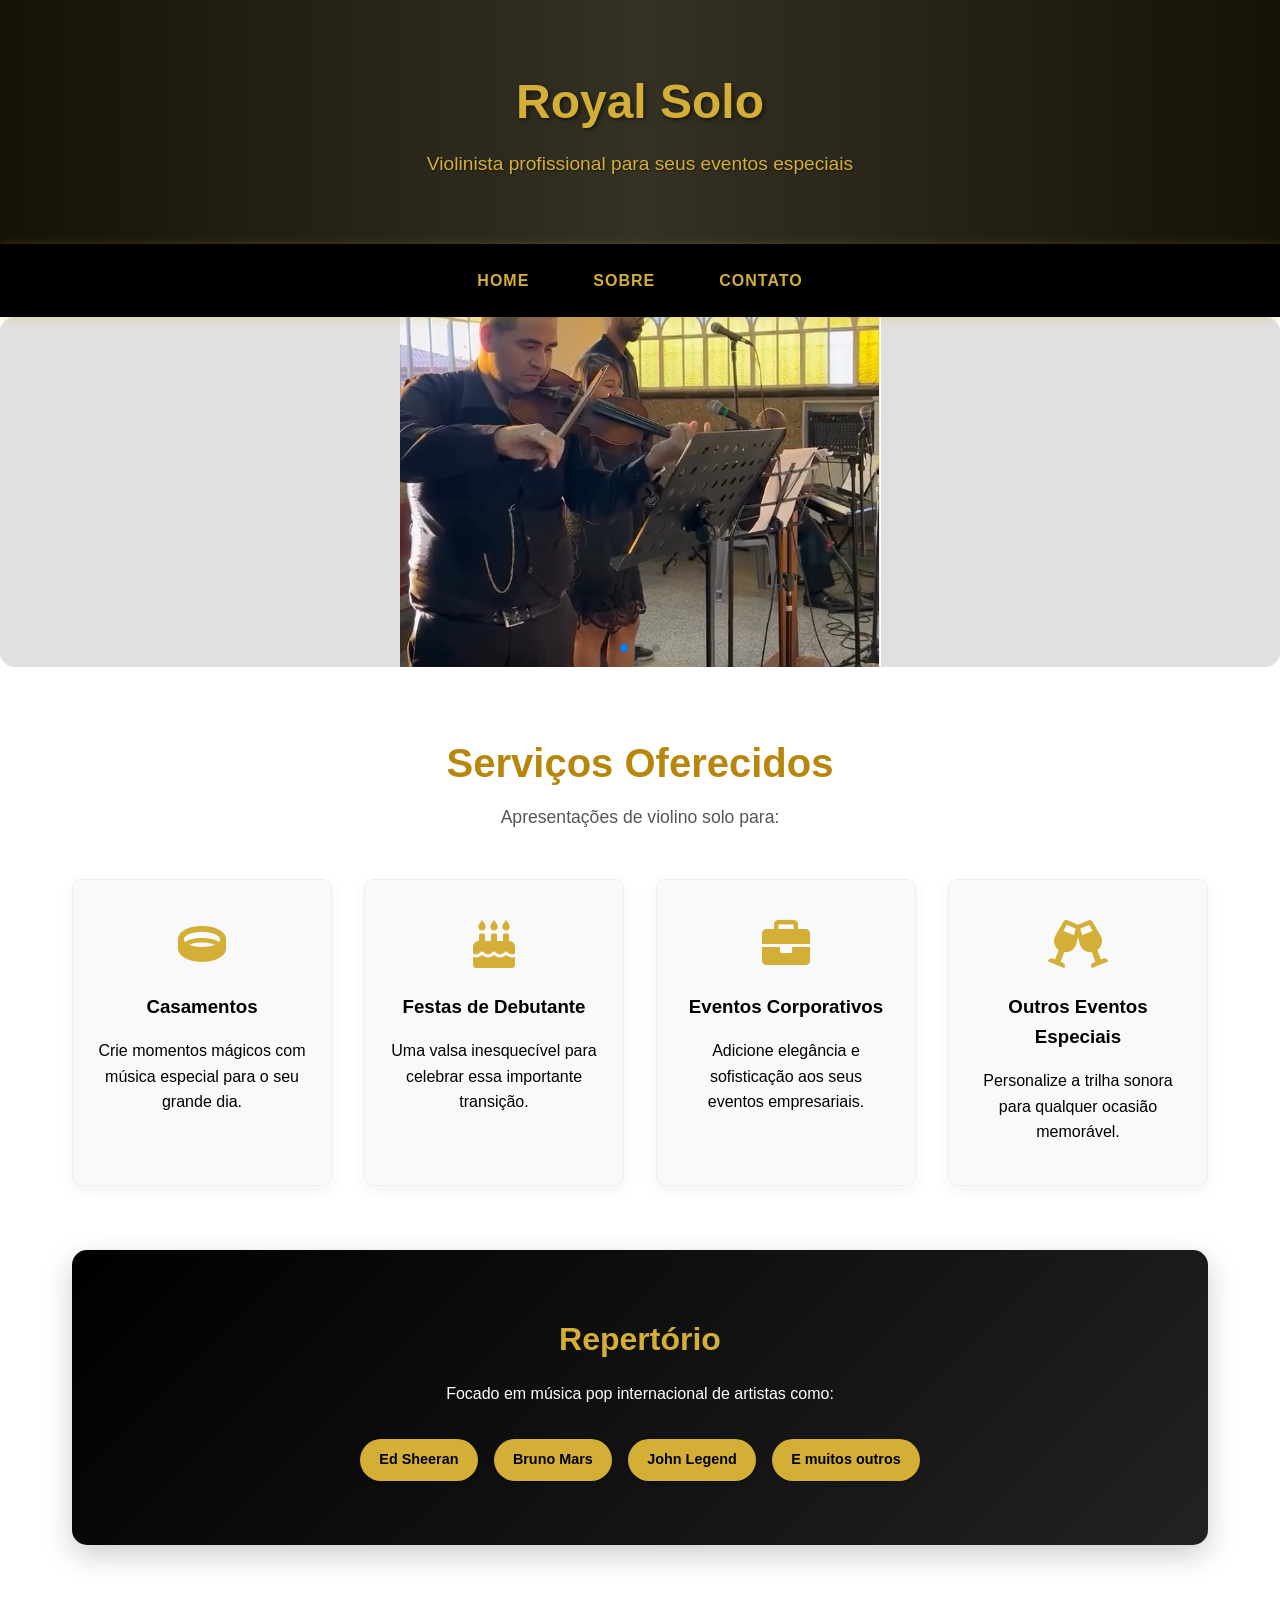
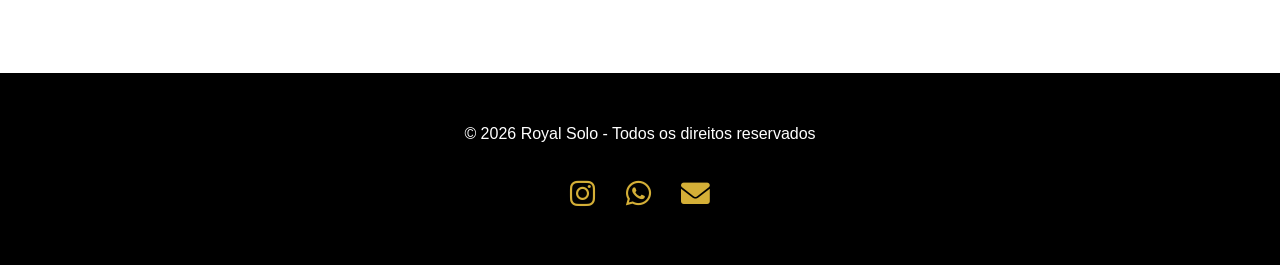
==== App/index.html @ 90235e12 "slides" ====
<!DOCTYPE html>
<html lang="pt-BR">
<head>
    <meta charset="UTF-8">
    <meta name="viewport" content="width=device-width, initial-scale=1.0">
    <title>Royal Solo - Violinista para Eventos</title>
    <link rel="stylesheet" href="https://cdnjs.cloudflare.com/ajax/libs/font-awesome/6.0.0-beta3/css/all.min.css">
    <link rel="stylesheet" href="https://cdn.jsdelivr.net/npm/swiper@9/swiper-bundle.min.css" />
    <link rel="stylesheet" href="style.css">
</head>

<body>
    <header>
        <h1>Royal Solo</h1>
        <p>Violinista profissional para seus eventos especiais</p>
    </header>

    <nav>
        <a href="index.html">Home</a>
        <a href="sobre.html">Sobre</a>
        <a href="contato.html">Contato</a>
    </nav>

    <!-- Carrossel de imagens (espaço reservado) -->
    <div class="swiper-container">
        <div class="swiper-wrapper">
            <div class="swiper-slide"><img src="imagens/imagem1.png" alt="Imagem 1"></div>
            <div class="swiper-slide"><img src="imagens/imagem2.png" alt="Imagem 2"></div>
            <div class="swiper-slide"><img src="imagens/imagem3.png" alt="Imagem 3"></div>
        </div>
        <div class="swiper-pagination"></div>
    </div>

    <section class="main-content">
        <h2 class="section-title">Serviços Oferecidos</h2>
        <p class="section-description">Apresentações de violino solo para:</p>
        <div class="services-grid">
            <div class="service-card">
                <i class="fas fa-ring service-icon"></i>
                <h3>Casamentos</h3>
                <p>Crie momentos mágicos com música especial para o seu grande dia.</p>
            </div>
            <div class="service-card">
                <i class="fas fa-birthday-cake service-icon"></i>
                <h3>Festas de Debutante</h3>
                <p>Uma valsa inesquecível para celebrar essa importante transição.</p>
            </div>
            <div class="service-card">
                <i class="fas fa-briefcase service-icon"></i>
                <h3>Eventos Corporativos</h3>
                <p>Adicione elegância e sofisticação aos seus eventos empresariais.</p>
            </div>
            <div class="service-card">
                <i class="fas fa-glass-cheers service-icon"></i>
                <h3>Outros Eventos Especiais</h3>
                <p>Personalize a trilha sonora para qualquer ocasião memorável.</p>
            </div>
        </div>

        <div class="repertoire">
            <h3>Repertório</h3>
            <p>Focado em música pop internacional de artistas como:</p>
            <div class="artists">
                <span class="artist-tag">Ed Sheeran</span>
                <span class="artist-tag">Bruno Mars</span>
                <span class="artist-tag">John Legend</span>
                <span class="artist-tag">E muitos outros</span>
            </div>
        </div>
    </section>

    <footer>
        <div class="footer-content">
            <p>&copy; 2026 Royal Solo - Todos os direitos reservados</p>
            <div class="social-links">
                <a href="https://www.instagram.com/filipe.royal.solo/" target="_blank"><i class="fab fa-instagram"></i></a>
                <a href="https://wa.me/5511971308155" target="_blank"><i class="fab fa-whatsapp"></i></a>
                <a href="mailto:contato@royalsolo.com"><i class="fas fa-envelope"></i></a>
            </div>
        </div>
    </footer>

    <script src="https://cdn.jsdelivr.net/npm/swiper@9/swiper-bundle.min.js"></script>
    <script>
        // Inicialização do carrossel
        const swiper = new Swiper('.swiper-container', {
            loop: true,
            autoplay: {
                delay: 3000,
                disableOnInteraction: false,
            },
            pagination: {
                el: '.swiper-pagination',
                clickable: true,
            },
        });

        // Efeito de rolagem suave (Corrigido para verificar se é uma âncora interna)
        document.querySelectorAll('nav a').forEach(anchor => {
            anchor.addEventListener('click', function(e) {
                const targetId = this.getAttribute('href');

                if(targetId.startsWith('#') && targetId !== '#') {
                    e.preventDefault();
                    document.querySelector(targetId).scrollIntoView({
                        behavior: 'smooth'
                    });
                }
            });
        });

        // Animação ao rolar a página
        window.addEventListener('scroll', () => {
            const scrollPosition = window.scrollY;
            document.querySelector('nav').style.boxShadow =
                scrollPosition > 10
                    ? '0 2px 15px rgba(212, 175, 55, 0.5)'
                    : '0 2px 10px rgba(212, 175, 55, 0.3)';
        });
    </script>
</body>
</html>
---- App/style.css ----
:root {
    --gold: #D4AF37;
    --dark-gold: #B8860B;
    --black: #000000;
    --white: #FFFFFF;
    --gray: #222222;
}
* {
    margin: 0;
    padding: 0;
    box-sizing: border-box;
    transition: all 0.3s ease;
}
body {
    font-family: 'Arial', sans-serif;
    line-height: 1.6;
    color: var(--black);
    background-color: var(--white);
    overflow-x: hidden;
}
header {
    background: linear-gradient(to right, var(--black), var(--gray), var(--black));
    color: var(--gold);
    padding: 4rem 1rem;
    text-align: center;
    position: relative;
    overflow: hidden;
}
header::before {
    content: '';
    position: absolute;
    top: 0;
    left: 0;
    width: 100%;
    height: 100%;
    background: url('data:image/svg+xml;utf8,<svg xmlns="http://www.w3.org/2000/svg" viewBox="0 0 100 100" preserveAspectRatio="none"><path fill="%23D4AF37" opacity="0.1" d="M0,0 L100,0 L100,100 L0,100 Z" /></svg>');
    background-size: cover;
    z-index: 0;
}
header h1 {
    position: relative;
    z-index: 1;
    font-size: 3rem;
    text-shadow: 2px 2px 4px rgba(0, 0, 0, 0.5);
    margin-bottom: 0.5rem;
    animation: fadeIn 1.5s ease-in-out;
}
header p {
    position: relative;
    z-index: 1;
    font-size: 1.2rem;
    text-shadow: 1px 1px 2px rgba(0, 0, 0, 0.5);
    animation: fadeIn 2s ease-in-out;
}
@keyframes fadeIn {
    from { opacity: 0; transform: translateY(-20px); }
    to { opacity: 1; transform: translateY(0); }
}
nav {
    display: flex;
    justify-content: center;
    background: var(--black);
    padding: 1rem;
    position: sticky;
    top: 0;
    z-index: 100;
    box-shadow: 0 2px 10px rgba(212, 175, 55, 0.3);
}
nav a {
    color: var(--gold);
    text-decoration: none;
    padding: 0.5rem 1.5rem;
    margin: 0 0.5rem;
    font-weight: bold;
    letter-spacing: 1px;
    position: relative;
    text-transform: uppercase;
}
nav a::after {
    content: '';
    position: absolute;
    bottom: 0;
    left: 50%;
    width: 0;
    height: 2px;
    background: var(--gold);
    transition: all 0.3s ease;
}
nav a:hover::after {
    width: 100%;
    left: 0;
}
nav a:hover {
    color: var(--dark-gold);
}
.main-content {
    padding: 4rem 2rem;
    max-width: 1200px;
    margin: 0 auto;
    text-align: center;
}
.section-title {
    font-size: 2.5rem;
    color: var(--dark-gold);
    margin-bottom: 0.5rem;
}
.section-description {
    font-size: 1.1rem;
    color: #555;
    margin-bottom: 3rem;
}
.services-grid {
    display: grid;
    grid-template-columns: repeat(auto-fit, minmax(250px, 1fr));
    gap: 2rem;
    margin-bottom: 4rem;
}
.service-card {
    background-color: #f9f9f9;
    padding: 2.5rem 1.5rem;
    border-radius: 10px;
    box-shadow: 0 4px 15px rgba(0,0,0,0.05);
    border: 1px solid #eee;
}
.service-card:hover {
    transform: translateY(-10px);
    box-shadow: 0 10px 20px rgba(212, 175, 55, 0.2);
    border-color: var(--gold);
}
.service-icon {
    font-size: 3rem;
    color: var(--gold);
    margin-bottom: 1.5rem;
}
.service-card h3 {
    margin-bottom: 1rem;
    color: var(--black);
}
.repertoire {
    background: linear-gradient(135deg, var(--black), var(--gray));
    color: var(--white);
    padding: 4rem 2rem;
    border-radius: 15px;
    margin-bottom: 4rem;
    box-shadow: 0 10px 30px rgba(0,0,0,0.2);
}
.repertoire h3 {
    color: var(--gold);
    font-size: 2rem;
    margin-bottom: 1rem;
}
.artists {
    display: flex;
    flex-wrap: wrap;
    justify-content: center;
    gap: 1rem;
    margin-top: 2rem;
}
.artist-tag {
    background-color: var(--gold);
    color: var(--black);
    padding: 0.6rem 1.2rem;
    border-radius: 30px;
    font-weight: bold;
    font-size: 0.9rem;
    box-shadow: 0 2px 5px rgba(0,0,0,0.2);
}
.artist-tag:hover {
    background-color: var(--dark-gold);
    color: var(--white);
}
.swiper-container {
    width: 100%;
    height: 350px;
    background-color: #eee;
    border-radius: 15px;
    overflow: hidden;
    position: relative;
}
.swiper-slide {
    display: flex;
    align-items: center;
    justify-content: center;
    font-size: 2rem;
    color: #888;
    background-color: #e0e0e0;
}
footer {
    background-color: var(--black);
    color: var(--white);
    padding: 3rem 1rem;
    text-align: center;
}
.social-links {
    margin-top: 1.5rem;
}
.social-links a {
    color: var(--gold);
    font-size: 1.8rem;
    margin: 0 0.8rem;
    display: inline-block;
}
.social-links a:hover {
    color: var(--white);
    transform: scale(1.1);
}
.about-section {
    padding: 4rem 2rem;
    max-width: 900px;
    margin: 0 auto;
    text-align: left;
}
.about-content {
    display: flex;
    align-items: flex-start;
    gap: 3rem;
    margin-top: 2rem;
}
.about-text {
    flex: 2;
}
.about-text p {
    margin-bottom: 1.5rem;
    font-size: 1.1rem;
    color: #444;
}
.experience-card {
    flex: 1;
    background-color: #f9f9f9;
    padding: 2rem;
    text-align: center;
    border-radius: 10px;
    border: 1px solid var(--gold);
    box-shadow: 0 5px 15px rgba(212, 175, 55, 0.15);
}
.experience-icon {
    font-size: 3.5rem;
    color: var(--gold);
    margin-bottom: 1rem;
}
.experience-card h3 {
    font-size: 1.8rem;
    color: var(--dark-gold);
}
.music-genres {
    margin-top: 3rem;
    text-align: center;
}
.music-genres h3 {
    color: var(--dark-gold);
    margin-bottom: 1.5rem;
}
.genre-tags {
    display: flex;
    justify-content: center;
    gap: 1rem;
}
.genre-tag {
    background-color: var(--gold);
    color: var(--black);
    padding: 0.5rem 1rem;
    border-radius: 20px;
}
.contact-section {
    padding: 4rem 2rem;
    max-width: 1000px;
    margin: 0 auto;
    text-align: center;
}
.contact-container {
    display: grid;
    grid-template-columns: repeat(auto-fit, minmax(200px, 1fr));
    gap: 2rem;
    margin-top: 2rem;
}
.contact-card {
    background-color: #f9f9f9;
    padding: 2.5rem 1rem;
    border-radius: 10px;
    border: 1px solid #eee;
}
.contact-card:hover {
    transform: translateY(-5px);
    box-shadow: 0 8px 20px rgba(212, 175, 55, 0.2);
}
.contact-icon {
    font-size: 3rem;
    color: var(--gold);
    margin-bottom: 1rem;
}
.contact-card h3 {
    margin-bottom: 0.8rem;
}
.contact-link {
    color: var(--dark-gold);
    text-decoration: none;
    font-weight: bold;
}
.contact-link:hover {
    text-decoration: underline;
}


/* Media Query para responsividade */
@media (max-width: 768px) {
    header {
        padding: 3rem 1rem;
    }
    header h1 {
        font-size: 2.5rem;
    }
    header p {
        font-size: 1rem;
    }
    nav {
        flex-direction: column;
        align-items: center;
    }
    nav a {
        padding: 0.8rem 1rem;
        margin: 0.3rem 0;
    }
    .main-content,
    .about-section,
    .contact-section {
        padding: 3rem 1rem;
    }
    .about-content {
        flex-direction: column;
        gap: 2rem;
    }
}
@media (max-width: 480px) {
    header {
        padding: 2.5rem 1rem;
    }
    header h1 {
        font-size: 2rem;
    }
    .section-title {
        font-size: 2rem;
    }
    .services-grid,
    .contact-container {
        grid-template-columns: 1fr;
    }
    .genre-tags {
        flex-direction: column;
        gap: 0.8rem;
    }
}
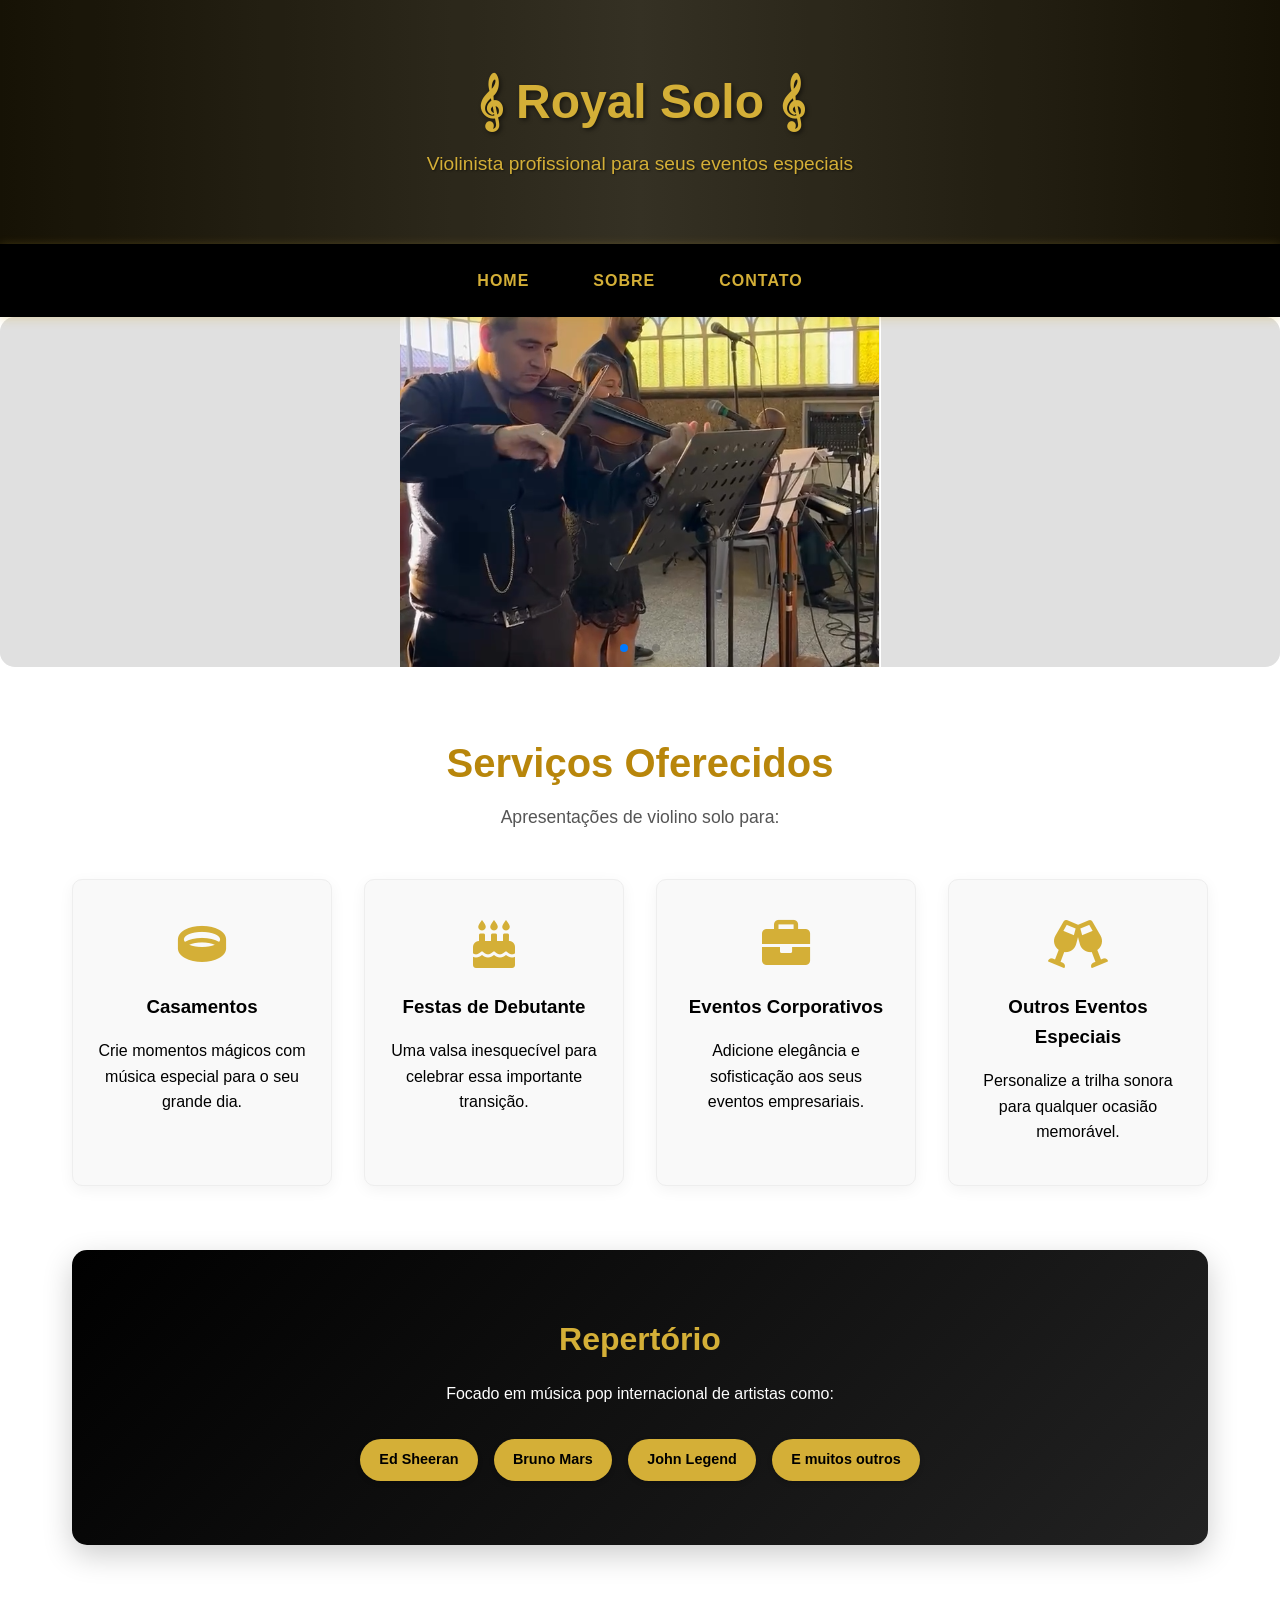
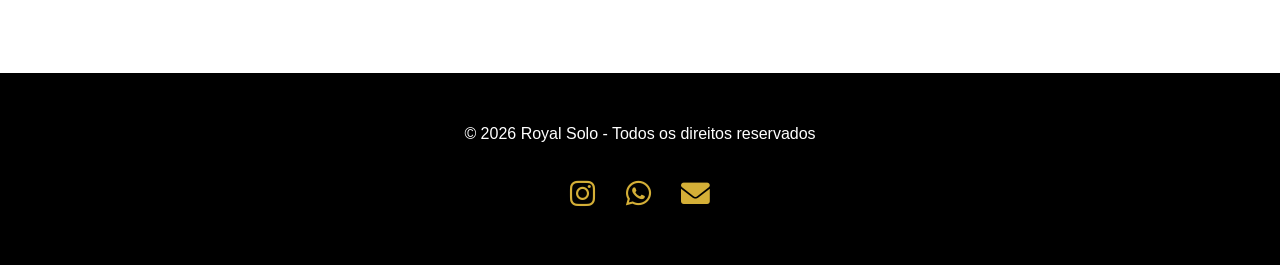
==== commit 7ac844bf: "404.html" ====
--- a/App/index.html
+++ b/App/index.html
@@ -11,14 +11,14 @@
 
 <body>
     <header>
-        <h1>Royal Solo</h1>
+        <h1>&#x1D11E; Royal Solo &#x1D11E;</h1>
         <p>Violinista profissional para seus eventos especiais</p>
     </header>
 
     <nav>
-        <a href="index.html">Home</a>
-        <a href="sobre.html">Sobre</a>
-        <a href="contato.html">Contato</a>
+        <a href="index">Home</a>
+        <a href="sobre">Sobre</a>
+        <a href="contato">Contato</a>
     </nav>
 
     <!-- Carrossel de imagens (espaço reservado) -->
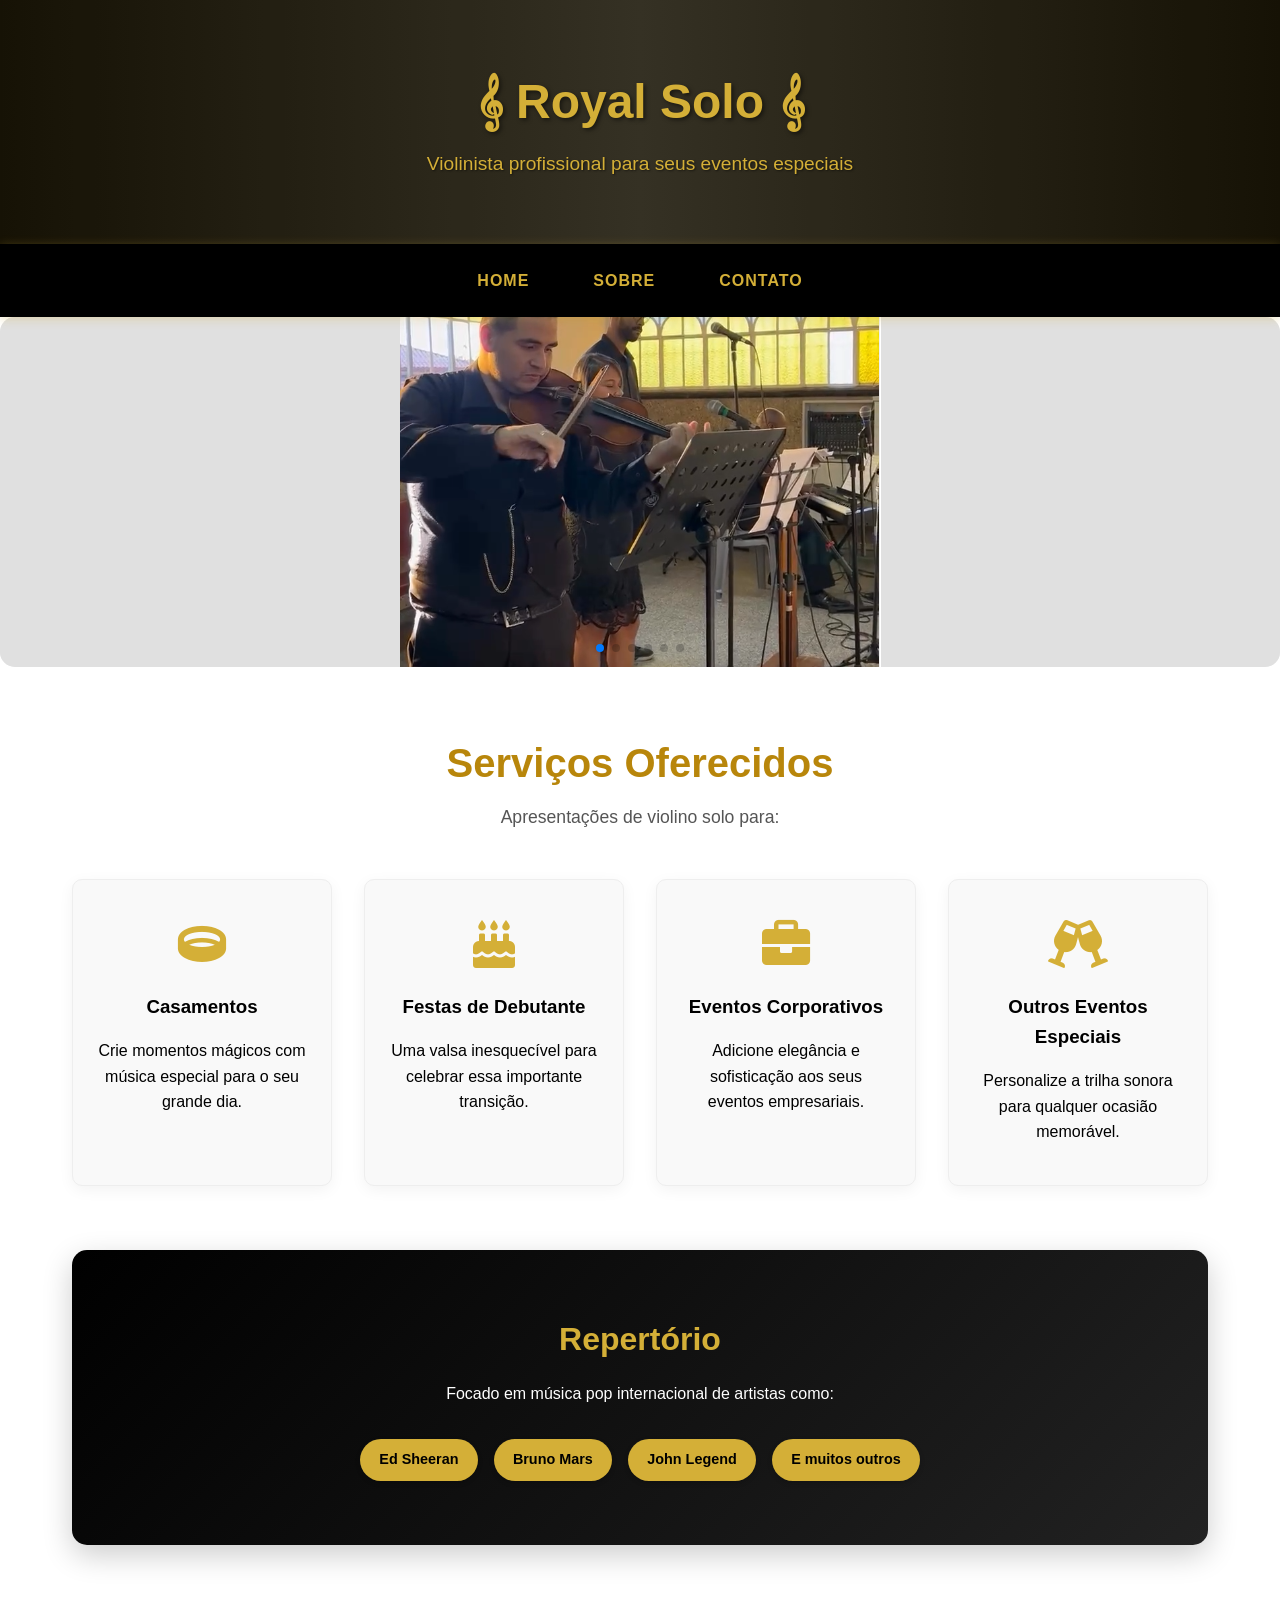
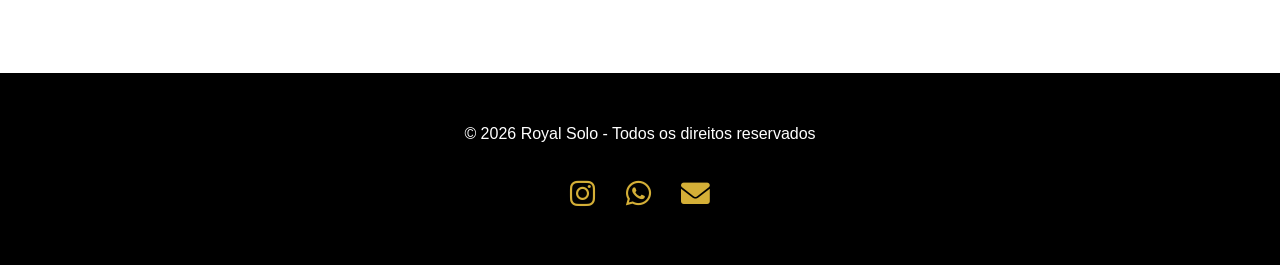
==== commit f2c23dd7: "mais imagens" ====
--- a/App/index.html
+++ b/App/index.html
@@ -4,6 +4,23 @@
     <meta charset="UTF-8">
     <meta name="viewport" content="width=device-width, initial-scale=1.0">
     <title>Royal Solo - Violinista para Eventos</title>
+    <meta name="description" content="Violinista profissional para casamentos, festas de debutante e eventos corporativos. Transforme seu evento com a elegância do violino solo.">
+    <meta name="keywords" content="violinista, violino, música para casamento, evento corporativo, festa de debutante, músico para eventos, Royal Solo">
+
+    <!-- Open Graph / Facebook -->
+    <meta property="og:type" content="website">
+    <meta property="og:url" content="https://royal-solo.filipe-deabreu.com/">
+    <meta property="og:title" content="Royal Solo - Violinista para Eventos">
+    <meta property="og:description" content="Música de violino solo para tornar seu evento inesquecível.">
+    <meta property="og:image" content="https://royal-solo.filipe-deabreu.com/imagens/imagem1.png">
+
+    <!-- Twitter -->
+    <meta property="twitter:card" content="summary_large_image">
+    <meta property="twitter:url" content="https://royal-solo.filipe-deabreu.com/">
+    <meta property="twitter:title" content="Royal Solo - Violinista para Eventos">
+    <meta property="twitter:description" content="Música de violino solo para tornar seu evento inesquecível.">
+    <meta property="twitter:image" content="https://royal-solo.filipe-deabreu.com/imagens/imagem1.png">
+
     <link rel="stylesheet" href="https://cdnjs.cloudflare.com/ajax/libs/font-awesome/6.0.0-beta3/css/all.min.css">
     <link rel="stylesheet" href="https://cdn.jsdelivr.net/npm/swiper@9/swiper-bundle.min.css" />
     <link rel="stylesheet" href="style.css">
@@ -27,6 +44,9 @@
             <div class="swiper-slide"><img src="imagens/imagem1.png" alt="Imagem 1"></div>
             <div class="swiper-slide"><img src="imagens/imagem2.png" alt="Imagem 2"></div>
             <div class="swiper-slide"><img src="imagens/imagem3.png" alt="Imagem 3"></div>
+            <div class="swiper-slide"><img src="imagens/imagem4.png" alt="Imagem 4"></div>
+            <div class="swiper-slide"><img src="imagens/imagem5.png" alt="Imagem 5"></div>
+            <div class="swiper-slide"><img src="imagens/imagem6.png" alt="Imagem 6"></div>
         </div>
         <div class="swiper-pagination"></div>
     </div>
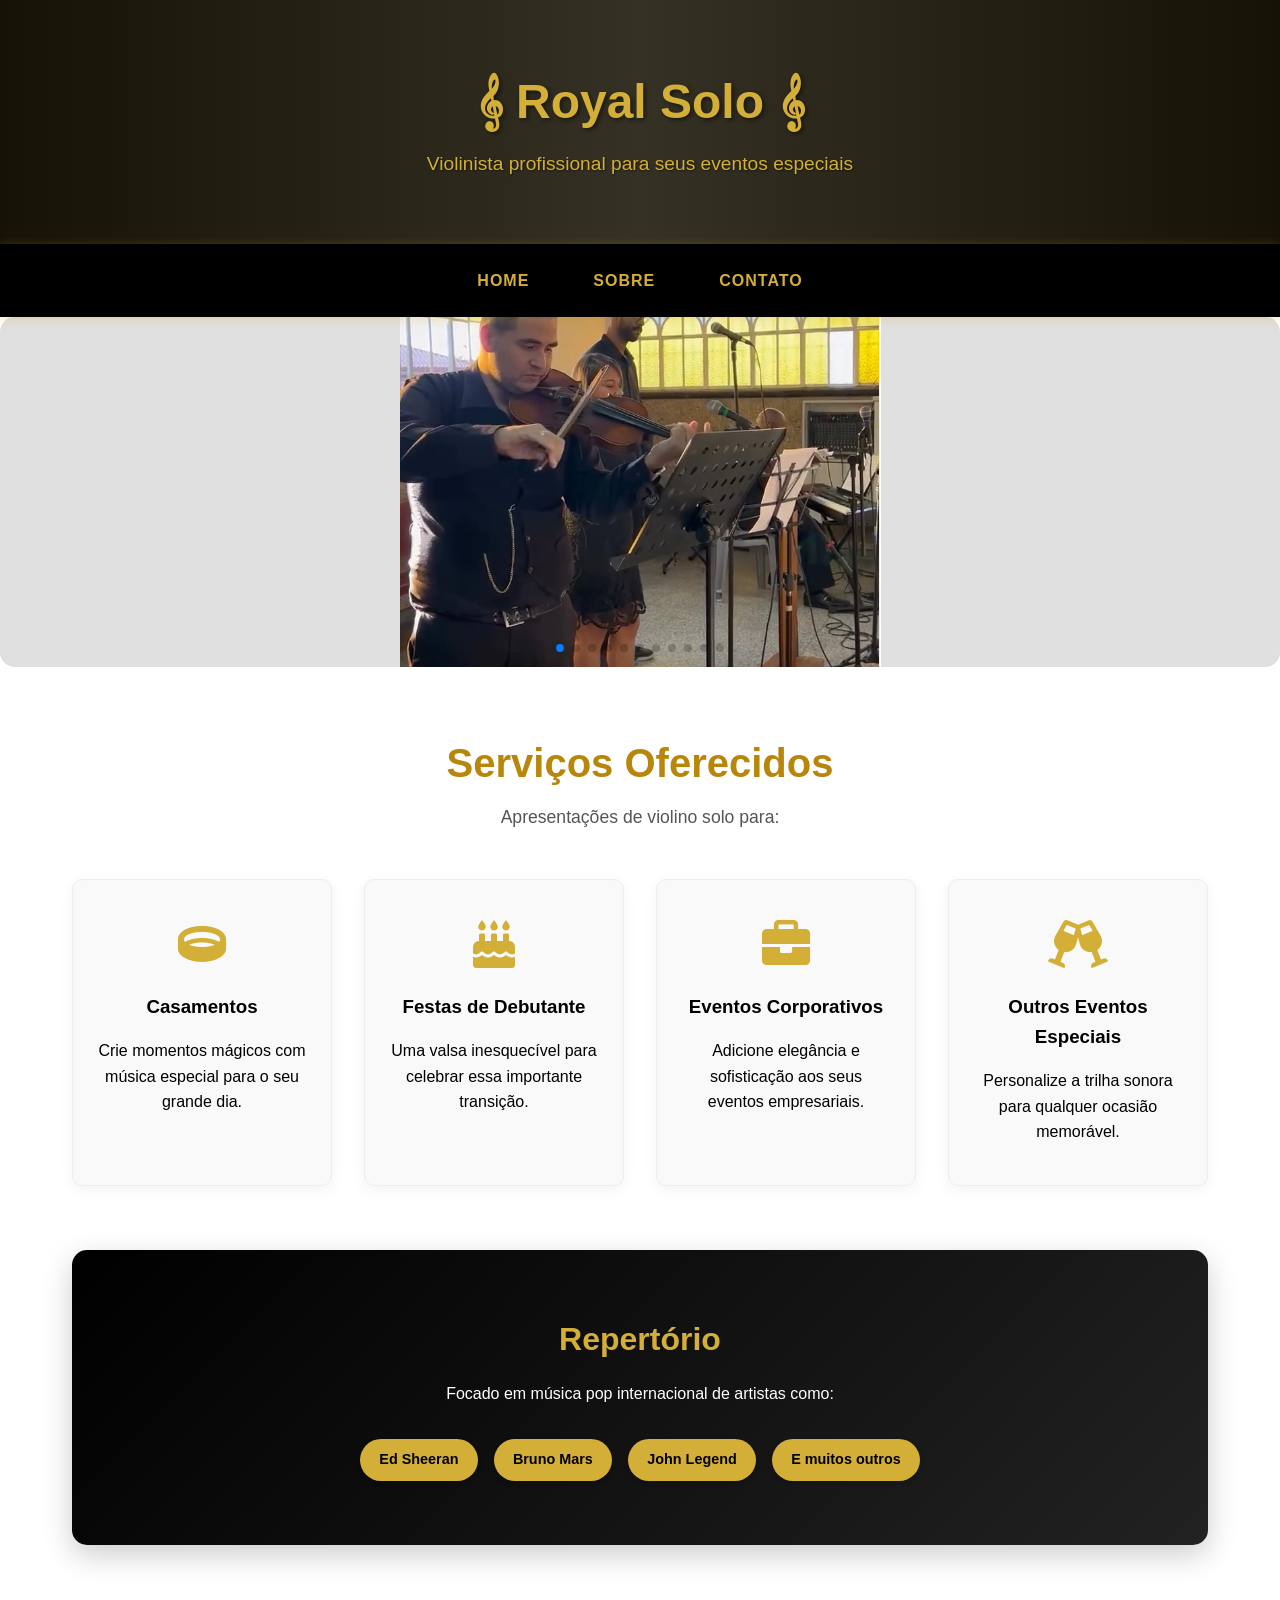
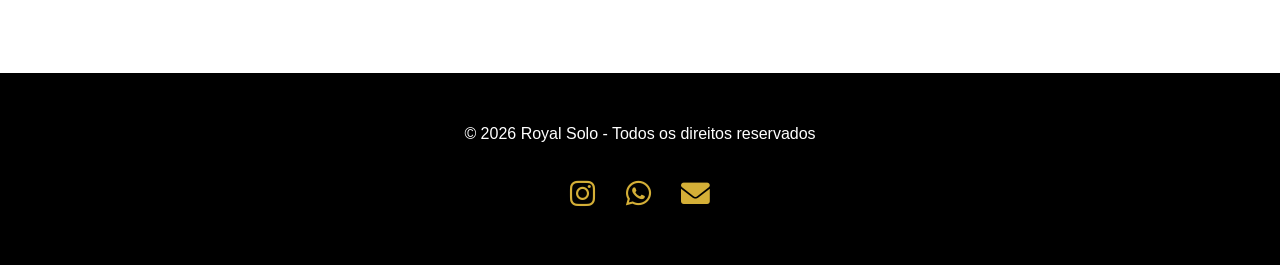
==== commit a2b83265: "mais imagens 4" ====
--- a/App/index.html
+++ b/App/index.html
@@ -41,12 +41,17 @@
     <!-- Carrossel de imagens (espaço reservado) -->
     <div class="swiper-container">
         <div class="swiper-wrapper">
-            <div class="swiper-slide"><img src="imagens/imagem1.png" alt="Imagem 1"></div>
-            <div class="swiper-slide"><img src="imagens/imagem2.png" alt="Imagem 2"></div>
-            <div class="swiper-slide"><img src="imagens/imagem3.png" alt="Imagem 3"></div>
-            <div class="swiper-slide"><img src="imagens/imagem4.png" alt="Imagem 4"></div>
-            <div class="swiper-slide"><img src="imagens/imagem5.png" alt="Imagem 5"></div>
-            <div class="swiper-slide"><img src="imagens/imagem6.png" alt="Imagem 6"></div>
+            <div class="swiper-slide"><img src="imagens/imagem1.png"  alt="Imagem 1">   </div>
+            <div class="swiper-slide"><img src="imagens/imagem2.png"  alt="Imagem 2">   </div>
+            <div class="swiper-slide"><img src="imagens/imagem3.png"  alt="Imagem 3">   </div>
+            <div class="swiper-slide"><img src="imagens/imagem4.png"  alt="Imagem 4">   </div>
+            <div class="swiper-slide"><img src="imagens/imagem5.png"  alt="Imagem 5">   </div>
+            <div class="swiper-slide"><img src="imagens/imagem6.png"  alt="Imagem 6">   </div>
+            <div class="swiper-slide"><img src="imagens/imagem7.png"  alt="Imagem 7">   </div>
+            <div class="swiper-slide"><img src="imagens/imagem8.png"  alt="Imagem 8">   </div>
+            <div class="swiper-slide"><img src="imagens/imagem9.png"  alt="Imagem 9">   </div>
+            <div class="swiper-slide"><img src="imagens/imagem10.png" alt="Imagem 10">  </div>
+            <div class="swiper-slide"><img src="imagens/imagem11.png" alt="Imagem 11">  </div>
         </div>
         <div class="swiper-pagination"></div>
     </div>
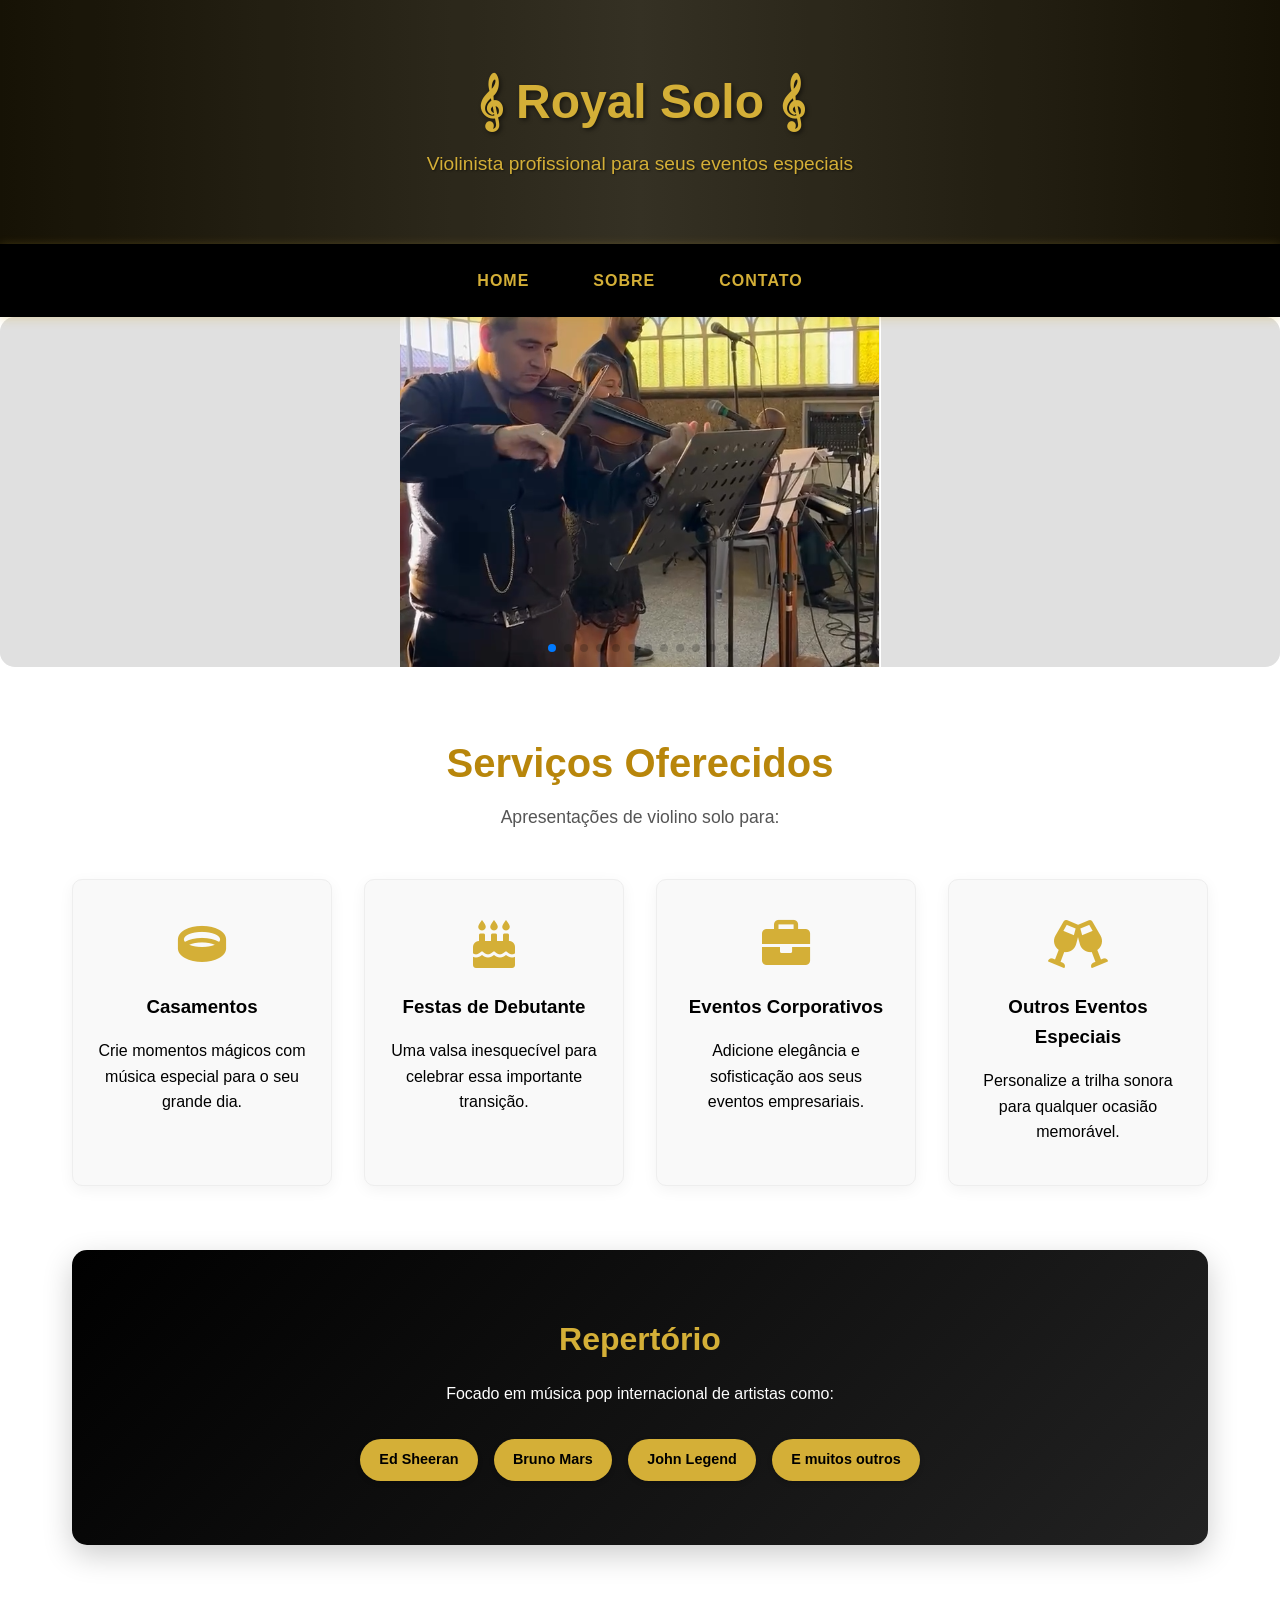
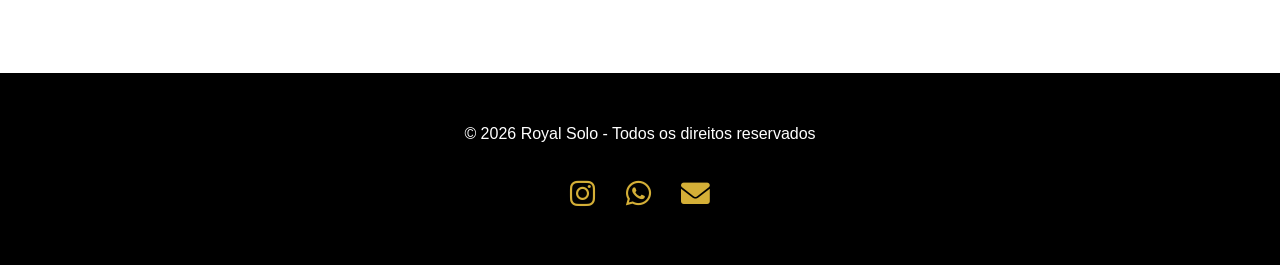
==== commit fc4e9feb: "mais imagens 5" ====
--- a/App/index.html
+++ b/App/index.html
@@ -52,6 +52,7 @@
             <div class="swiper-slide"><img src="imagens/imagem9.png"  alt="Imagem 9">   </div>
             <div class="swiper-slide"><img src="imagens/imagem10.png" alt="Imagem 10">  </div>
             <div class="swiper-slide"><img src="imagens/imagem11.png" alt="Imagem 11">  </div>
+            <div class="swiper-slide"><img src="imagens/imagem12.png" alt="Imagem 12">  </div>
         </div>
         <div class="swiper-pagination"></div>
     </div>
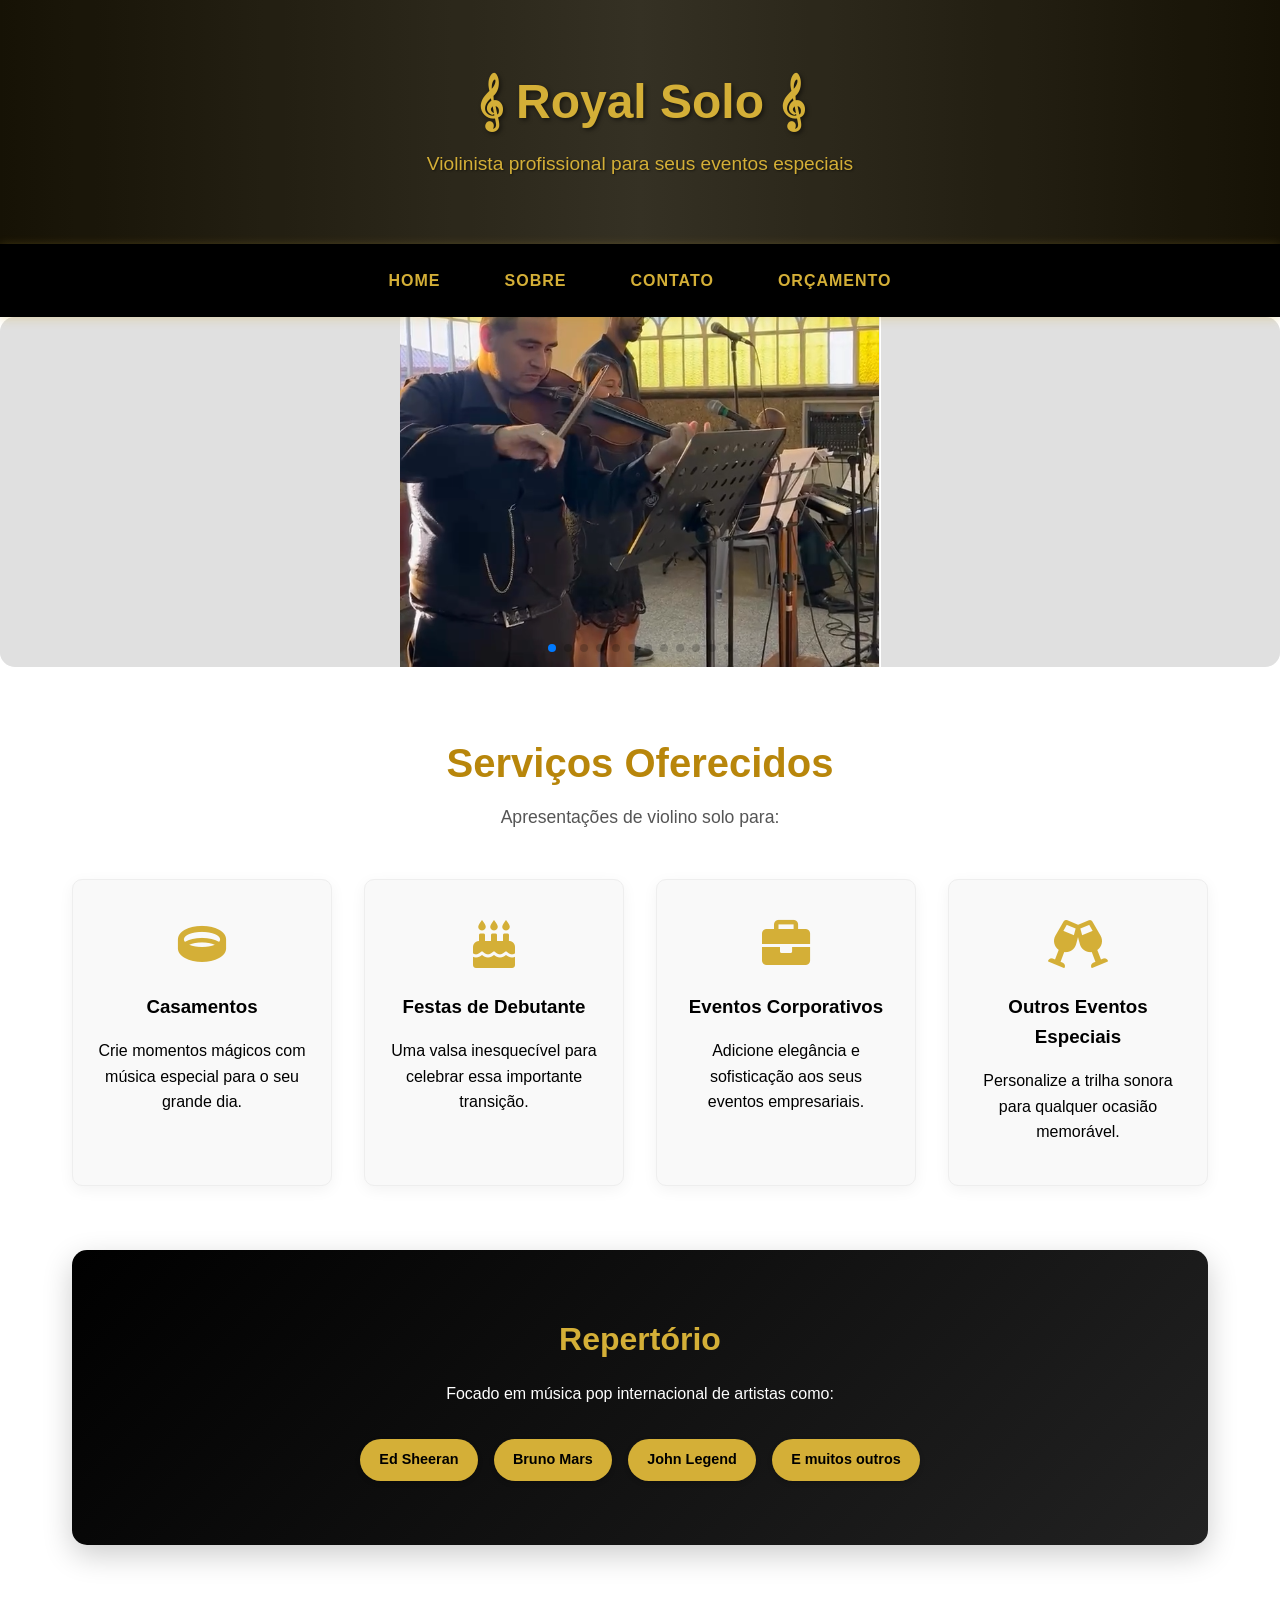
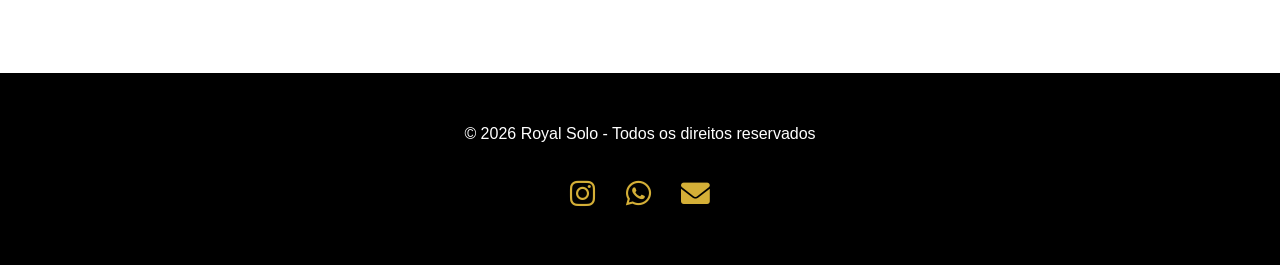
==== commit 9dd03511: "orçamentos.html" ====
--- a/App/index.html
+++ b/App/index.html
@@ -33,9 +33,10 @@
     </header>
 
     <nav>
-        <a href="index">Home</a>
-        <a href="sobre">Sobre</a>
-        <a href="contato">Contato</a>
+        <a href="/index">Home</a>
+        <a href="/sobre">Sobre</a>
+        <a href="/contato">Contato</a>
+        <a href="/orcamento">Orçamento</a>
     </nav>
 
     <!-- Carrossel de imagens (espaço reservado) -->
